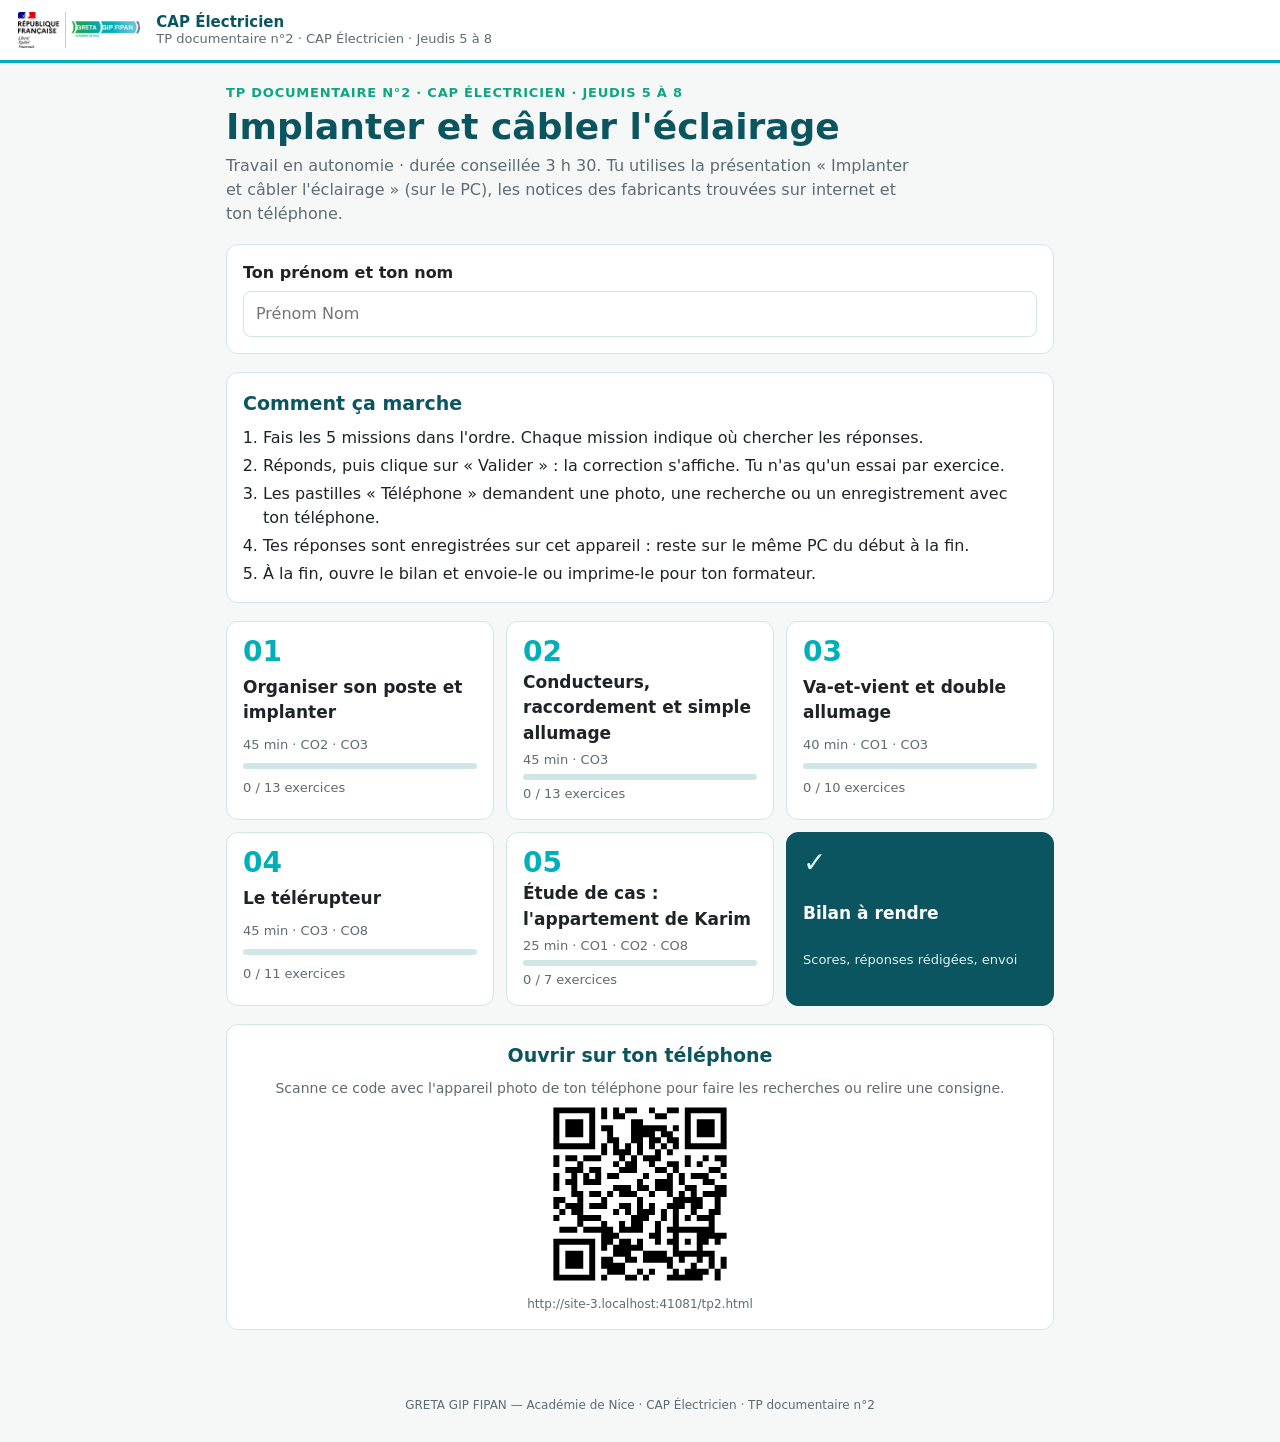
==== tp2.html @ a0294fe1 "Add files via upload" ====
<!doctype html>
<html lang="fr">
<head>
<meta charset="utf-8">
<meta name="viewport" content="width=device-width,initial-scale=1">
<title>TP documentaire n°2 – CAP Électricien</title>
<meta name="description" content="TP documentaire en autonomie : implanter et câbler l’éclairage (simple allumage, va-et-vient, télérupteur) (CAP Électricien, GRETA GIP FIPAN).">
<link rel="stylesheet" href="style.css">
</head>
<body>
<div id="app"><p style="padding:20px">Chargement du TP…</p></div>
<noscript><p style="padding:20px">Ce TP a besoin de JavaScript pour fonctionner.</p></noscript>
<script src="qrcode.js"></script>
<script src="data2.js"></script>
<script src="app.js"></script>
</body>
</html>
---- style.css ----
/* Charte GRETA GIP FIPAN – cours CAP Électricien */
:root{
  --ink:#1e2426; --teal:#0b5560; --cyan:#00b0b8; --green:#0ea680; --grey:#5e6b70;
  --pale:#e6f6f5; --line:#cfe6e6; --bg:#f6f8f8; --card:#fff;
  --good:#1f8a4c; --goodbg:#e8f5ec; --bad:#c0392b; --badbg:#fdecea; --warn:#8a5a00; --warnbg:#fff4e0;
  --f:"Segoe UI",system-ui,-apple-system,Roboto,Arial,sans-serif;
}
@media (prefers-color-scheme:dark){:root:not([data-theme="light"]){
  --ink:#e6ecec; --teal:#6fd0d6; --cyan:#3cc6cc; --green:#3fcf9f; --grey:#9eacb0;
  --pale:#17302f; --line:#2c4646; --bg:#0f1516; --card:#172021;
  --good:#5fd08f; --goodbg:#16301f; --bad:#ff8a7a; --badbg:#3a1d1a; --warn:#f2c46b; --warnbg:#342611; color-scheme:dark}}
*{box-sizing:border-box}
html,body{margin:0}
body{background:var(--bg);color:var(--ink);font-family:var(--f);font-size:16px;line-height:1.5}
a{color:var(--teal)}
.top{display:flex;align-items:center;gap:14px;padding:10px 16px;background:var(--card);border-bottom:3px solid var(--cyan);position:sticky;top:0;z-index:5}
.brand img{height:40px;display:block;background:#fff;border-radius:4px;padding:2px}
.toptxt{display:flex;flex-direction:column;line-height:1.2;min-width:0}
.toptxt strong{color:var(--teal);font-size:15px}
.toptxt span{color:var(--grey);font-size:13px;white-space:nowrap;overflow:hidden;text-overflow:ellipsis}
.wrap{max-width:860px;margin:0 auto;padding:20px 16px 48px;display:grid;gap:18px}
.hero h1{font-size:clamp(26px,5vw,36px);line-height:1.1;margin:4px 0 8px;color:var(--teal)}
.eyebrow{margin:0;font-size:13px;font-weight:700;letter-spacing:.06em;text-transform:uppercase;color:var(--green)}
.lead{margin:0;color:var(--grey);max-width:68ch}
.src{margin:10px 0 0;padding:10px 12px;background:var(--pale);border-radius:8px;font-size:14px}
.card{background:var(--card);border:1px solid var(--line);border-radius:12px;padding:16px}
.card h2{margin:0 0 8px;font-size:19px;color:var(--teal)}
.lab{display:block;font-weight:600;margin-bottom:6px}
input[type=text],textarea,select{width:100%;font:inherit;padding:10px 12px;border:1px solid var(--line);border-radius:8px;background:var(--card);color:var(--ink)}
input:focus-visible,textarea:focus-visible,select:focus-visible,button:focus-visible,a:focus-visible{outline:3px solid var(--cyan);outline-offset:2px}
.rules ol{margin:0;padding-left:20px;display:grid;gap:4px}
.mgrid{display:grid;grid-template-columns:repeat(auto-fill,minmax(240px,1fr));gap:12px}
.mcard{display:grid;gap:4px;padding:16px;background:var(--card);border:1px solid var(--line);border-radius:12px;text-decoration:none;color:var(--ink);transition:border-color .15s}
.mcard:hover{border-color:var(--cyan)}
.mcard.full{border-color:var(--green);background:var(--goodbg)}
.mcard.bilan{background:var(--teal);border-color:var(--teal);color:#fff}
.mcard.bilan .mm,.mcard.bilan .mn{color:#d9f3f3}
.mn{font-size:28px;font-weight:800;color:var(--cyan);line-height:1}
.mt{font-weight:700;font-size:17px}
.mm{font-size:13px;color:var(--grey)}
.bar{display:block;height:6px;background:var(--line);border-radius:3px;overflow:hidden}
.bar i{display:block;height:100%;background:var(--green);border-radius:3px}
.qr{display:grid;justify-items:center;text-align:center}
.qrimg{width:190px;height:190px;background:#fff;padding:6px;border-radius:8px}
.qrimg svg{width:100%;height:100%}
.url{font-size:12px;color:var(--grey);word-break:break-all;margin:6px 0 0}
.hint{font-size:14px;color:var(--grey);margin:0}
.warn{color:var(--warn)}
.prog{position:sticky;top:64px;z-index:4;background:var(--bg);padding:6px 0;display:grid;gap:4px}
.ptxt{font-size:13px;color:var(--grey)}
.ex{background:var(--card);border:1px solid var(--line);border-left:5px solid var(--cyan);border-radius:12px;padding:16px;display:grid;gap:10px}
.ex.done{border-left-color:var(--green)}
.ex h3{margin:0;font-size:17px;line-height:1.35}
.exhead{display:flex;flex-wrap:wrap;gap:6px;align-items:center}
.exnum{display:inline-grid;place-items:center;width:30px;height:30px;border-radius:50%;background:var(--cyan);color:#fff;font-weight:800}
.tag{font-size:12px;font-weight:700;padding:3px 9px;border-radius:999px;background:var(--pale);color:var(--teal)}
.tag.phone{background:var(--warnbg);color:var(--warn)}
.tag.search{background:#e3ecf7;color:#2d5f95}
.tag.score{background:var(--goodbg);color:var(--good);margin-left:auto}
.research{margin:0;padding:8px 12px;border-radius:8px;background:#e3ecf7;color:#1f466f;font-size:14px}
@media (prefers-color-scheme:dark){:root:not([data-theme="light"]) .research,:root:not([data-theme="light"]) .tag.search{background:#1b2a3c;color:#9cc2ee}}
.schema{width:100%;height:auto;background:#fff;border-radius:8px;border:1px solid var(--line)}
.exbody{display:grid;gap:8px}
.opt{display:flex;gap:10px;align-items:flex-start;padding:10px 12px;border:1px solid var(--line);border-radius:8px;cursor:pointer}
.opt input{margin-top:3px;width:18px;height:18px;flex:none}
.opt.step{border-style:dashed}
.good{background:var(--goodbg)!important;border-color:var(--good)!important}
.bad{background:var(--badbg)!important;border-color:var(--bad)!important}
.fix{color:var(--good);font-weight:600;font-size:14px;margin:0}
.numrow{display:flex;gap:8px;align-items:center;max-width:280px;padding:4px;border-radius:8px;border:1px solid transparent}
.num{max-width:180px}
.unit{color:var(--grey);font-weight:600}
.tfrow,.mrow,.genrow{display:grid;gap:8px;padding:10px 12px;border:1px solid var(--line);border-radius:8px}
.tfrow{grid-template-columns:1fr auto;align-items:center}
.tfrow .fix{grid-column:1/-1}
.genrow p{margin:0}
.mrow{grid-template-columns:minmax(0,1fr) minmax(0,1.3fr);align-items:center}
.mrow .fix{grid-column:1/-1}
.mrow.img{grid-template-columns:150px 1fr}
.sym{width:150px;height:100px;object-fit:contain;background:#fff;border-radius:6px;border:1px solid var(--line)}
.ml{font-weight:600}
@media (max-width:560px){.mrow,.mrow.img,.tfrow{grid-template-columns:1fr}.sym{width:100%;height:110px}}
.seg{display:inline-flex;flex-wrap:wrap;gap:6px}
.segb,button,.btn{font:inherit;font-weight:600;padding:9px 16px;border-radius:8px;border:1px solid var(--line);background:var(--card);color:var(--ink);cursor:pointer;text-decoration:none;display:inline-block}
.segb[aria-pressed="true"]{background:var(--teal);border-color:var(--teal);color:#fff}
button:disabled{opacity:.6;cursor:default}
.primary{background:var(--teal)!important;border-color:var(--teal)!important;color:#fff!important}
.danger{background:var(--bad);border-color:var(--bad);color:#fff}
.actions{display:flex;flex-wrap:wrap;gap:10px;align-items:center}
.msg{margin:0;font-size:14px;color:var(--warn)}
.explain{margin:0;padding:10px 12px;background:var(--pale);border-radius:8px;font-size:14px}
.order{margin:0;padding-left:0;list-style:none;display:grid;gap:6px;counter-reset:o}
.order li{display:flex;gap:10px;align-items:center;padding:8px 10px;border:1px solid var(--line);border-radius:8px;flex-wrap:wrap}
.order li::before{counter-increment:o;content:counter(o);display:inline-grid;place-items:center;width:24px;height:24px;border-radius:50%;background:var(--pale);color:var(--teal);font-weight:800;flex:none}
.ot{flex:1;min-width:150px}
.obtn{display:flex;gap:4px}
.obtn button{padding:6px 10px}
.notelab{font-weight:600;font-size:14px;margin-top:4px}
.next{display:flex;justify-content:space-between;gap:10px;flex-wrap:wrap}
.bt{width:100%;border-collapse:collapse;font-size:15px}
.bt th,.bt td{padding:8px 10px;border-bottom:1px solid var(--line);text-align:left}
.bt th{font-size:12px;text-transform:uppercase;letter-spacing:.05em;color:var(--grey)}
.bt td.n{font-variant-numeric:tabular-nums;white-space:nowrap}
.bt tr.tot td{font-weight:800;border-bottom:0}
.lvl{font-weight:700;padding:2px 8px;border-radius:999px}
.lvl.a{background:var(--goodbg);color:var(--good)}.lvl.b{background:var(--warnbg);color:var(--warn)}.lvl.c{background:var(--badbg);color:var(--bad)}
.btxt{white-space:pre-wrap;font-family:ui-monospace,Consolas,monospace;font-size:13px;margin:0;max-height:420px;overflow:auto;background:var(--bg);padding:12px;border-radius:8px}
.reset summary{cursor:pointer;color:var(--grey);font-size:14px}
.reset{display:grid;gap:8px}
.foot{text-align:center;font-size:12px;color:var(--grey);padding:18px 16px 28px}
@media print{
  .top,.actions,.reset,.next,.prog,.foot{display:none!important}
  body{background:#fff;color:#000}
  .card,.ex{border-color:#bbb}
  .btxt{max-height:none;background:#fff;border:1px solid #ccc}
}
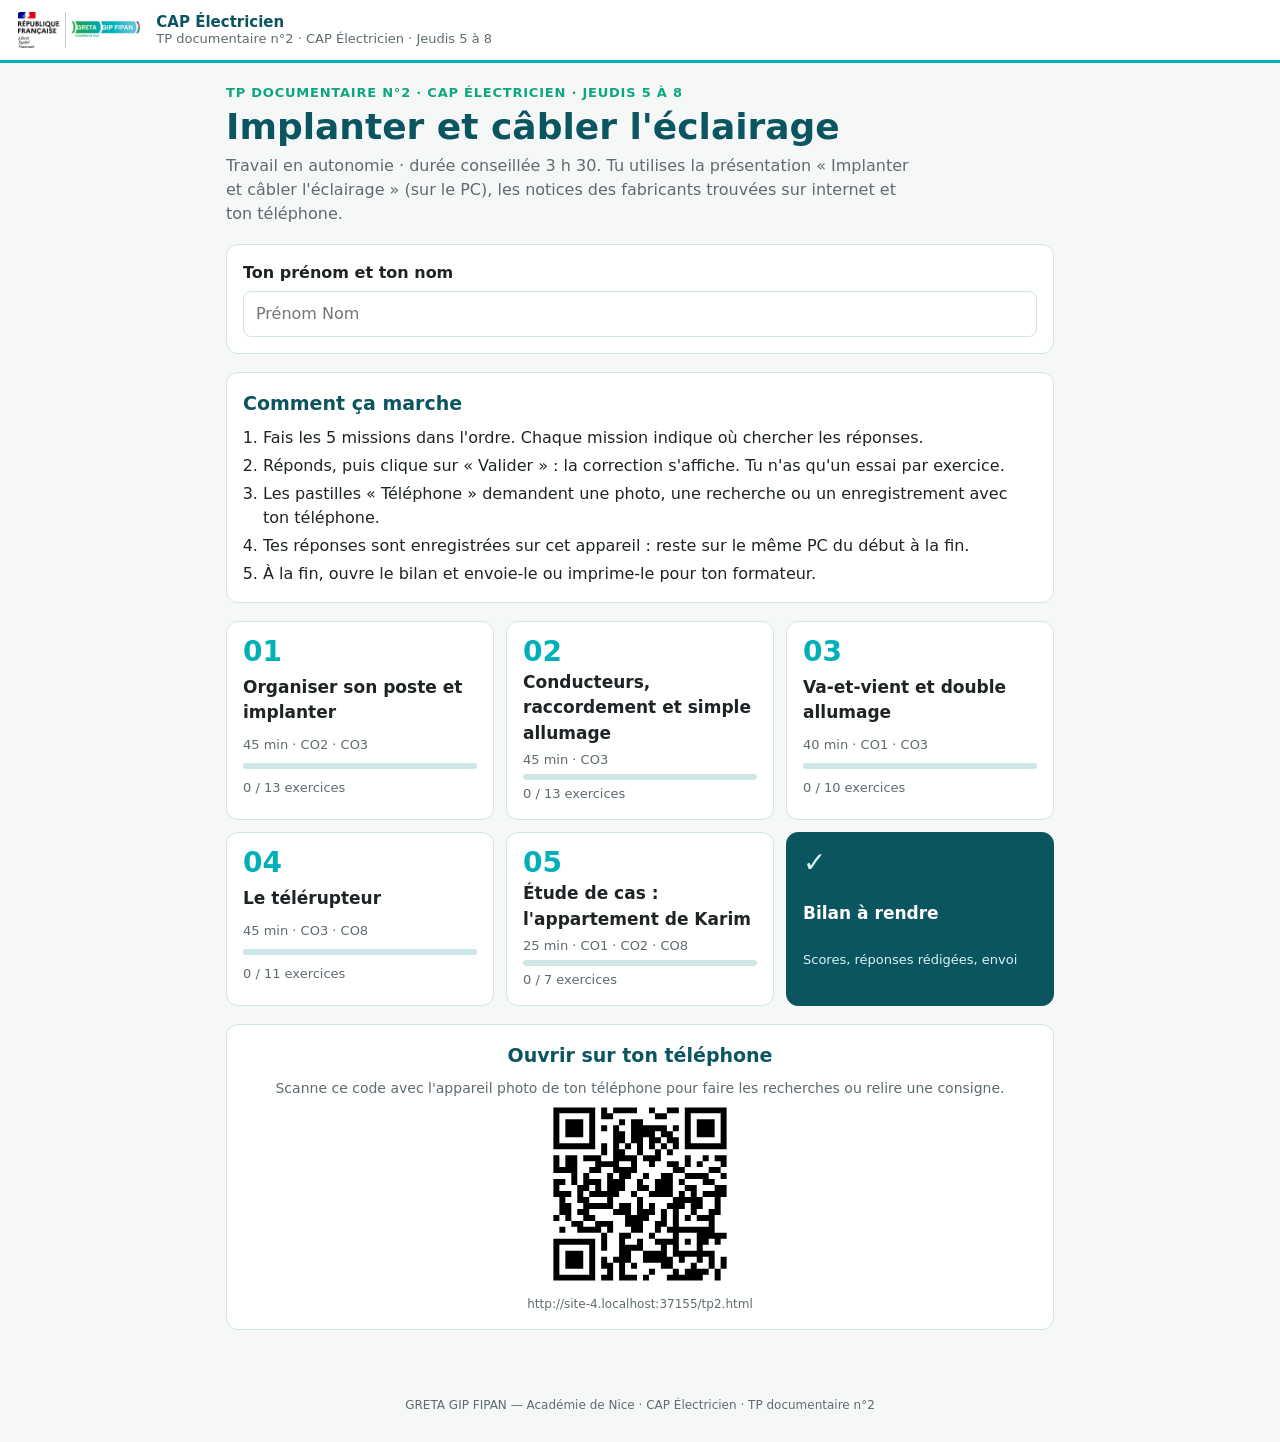
==== commit 302551da: "Add files via upload" ====
--- a/tp2.html
+++ b/tp2.html
@@ -12,6 +12,7 @@
 <noscript><p style="padding:20px">Ce TP a besoin de JavaScript pour fonctionner.</p></noscript>
 <script src="qrcode.js"></script>
 <script src="data2.js"></script>
+<script src="config.js"></script>
 <script src="app.js"></script>
 </body>
 </html>
--- a/style.css
+++ b/style.css
@@ -114,3 +114,6 @@
   .card,.ex{border-color:#bbb}
   .btxt{max-height:none;background:#fff;border:1px solid #ccc}
 }
+.msg.ok{color:var(--good);font-weight:600}.msg.info{color:var(--grey)}
+.send .big{font-size:17px;padding:12px 22px;margin:4px 0 10px}
+@media print{.send{display:none}}
